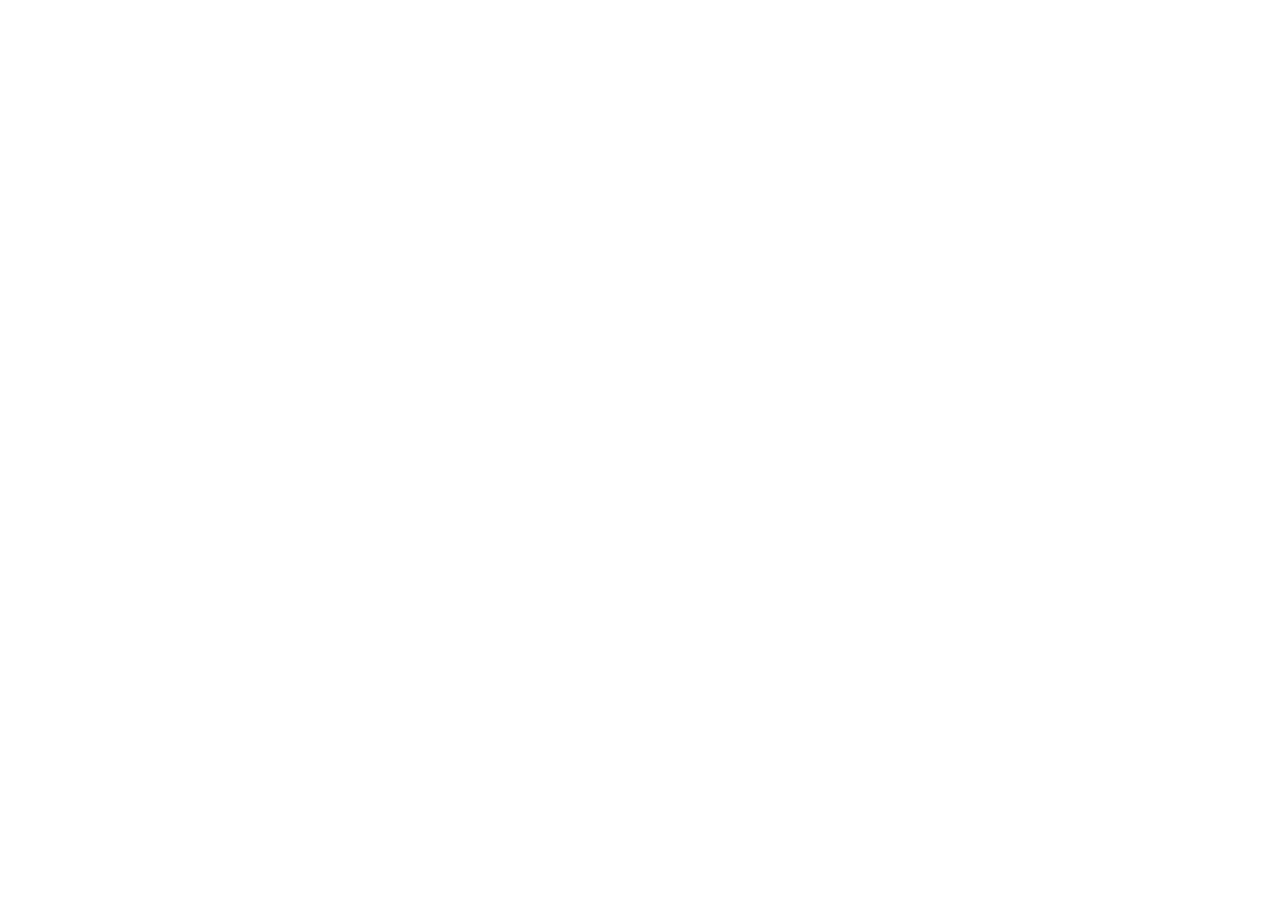
==== index.html @ e9562b26 "Add files via upload" ====
<!doctype html>
<html lang="es">
<head>
  <meta charset="utf-8">
  <meta name="viewport" content="width=device-width,initial-scale=1,viewport-fit=cover">
  <title>Catálogo de Maquillaje</title>
  <meta name="description" content="Catálogo de maquillaje. Arma tu pedido y envíalo por WhatsApp.">
  <link rel="preconnect" href="https://fonts.googleapis.com">
  <link rel="preconnect" href="https://fonts.gstatic.com" crossorigin>
  <link rel="stylesheet" href="https://fonts.googleapis.com/css2?family=Bricolage+Grotesque:opsz,wght@12..96,500;12..96,700&family=Figtree:wght@400;500;600;700&display=swap">
  <link rel="stylesheet" href="css/estilos.css">
</head>
<body>
  <!-- La tienda se dibuja aquí con js/app.js -->
  <div id="app"></div>

  <!-- Productos, precios, tonos y fotos: datos/catalogo.js -->
  <script src="datos/catalogo.js"></script>
  <script src="js/app.js"></script>
</body>
</html>
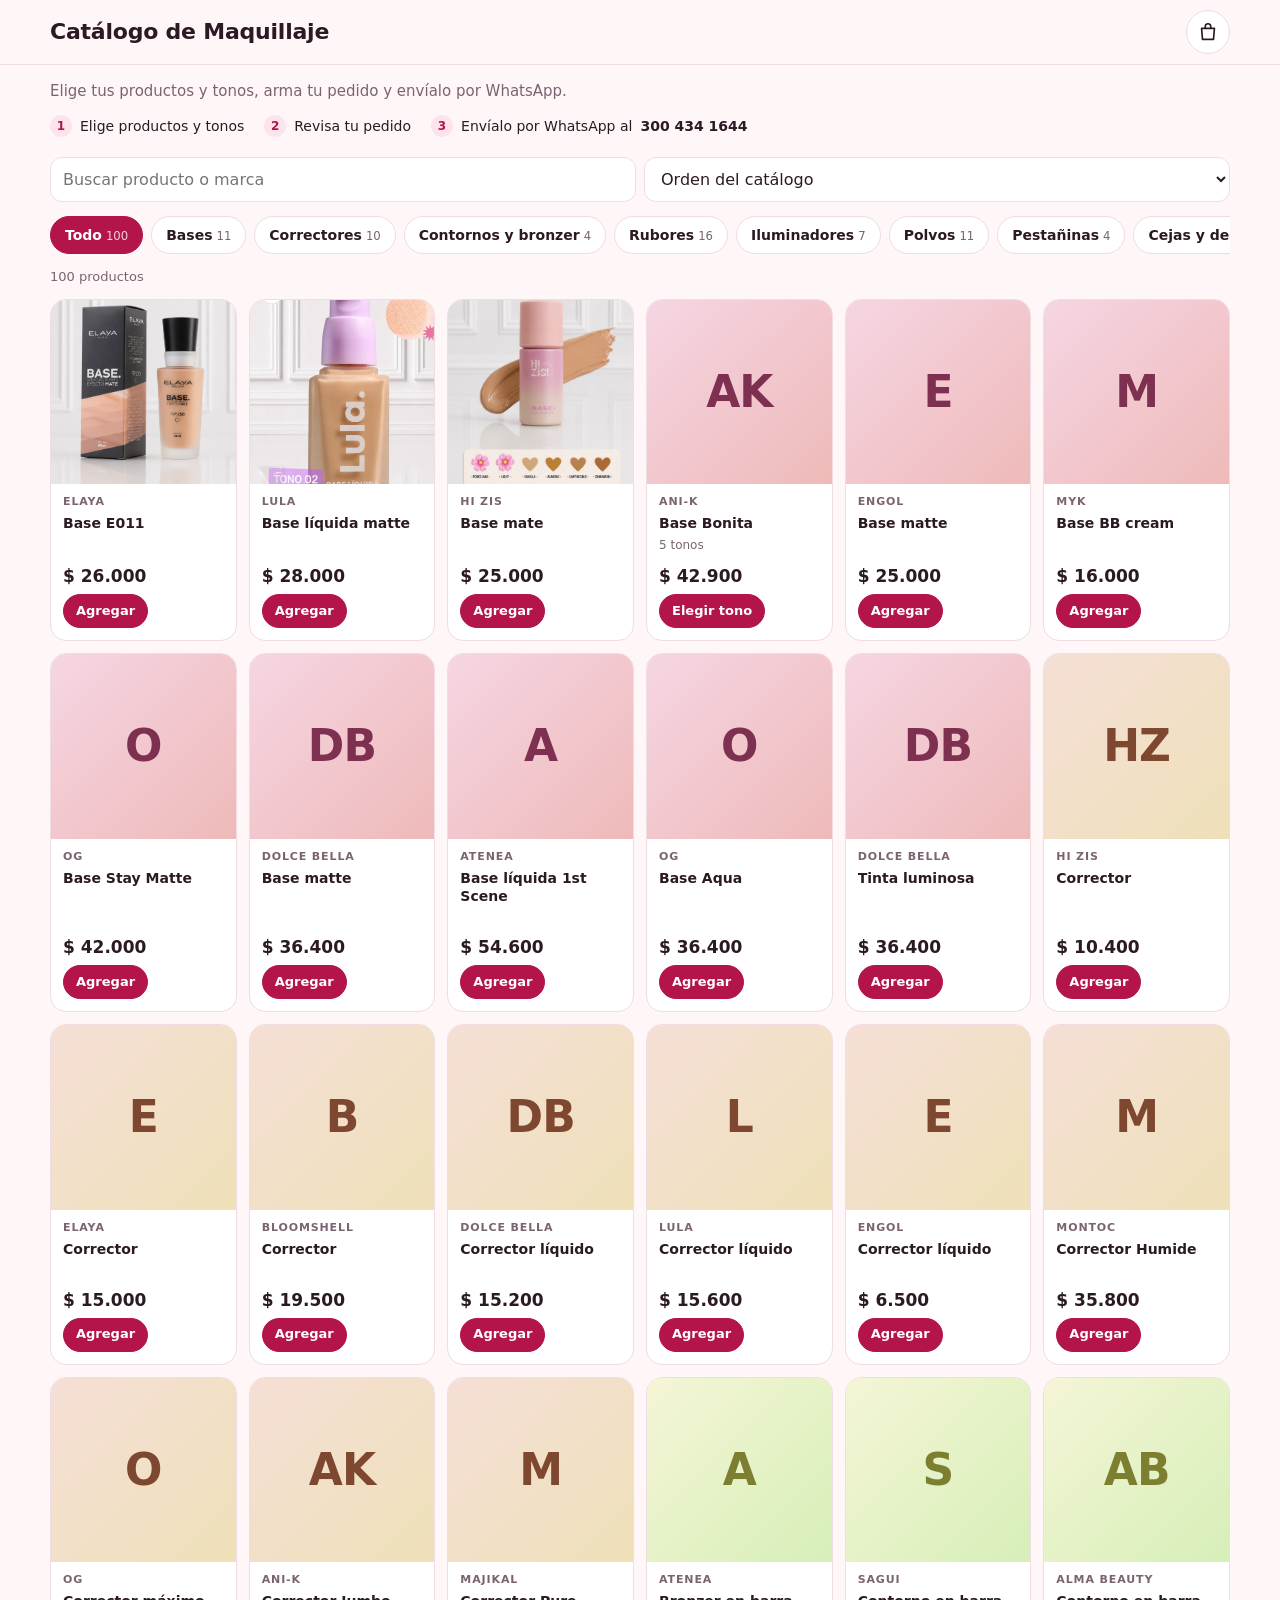
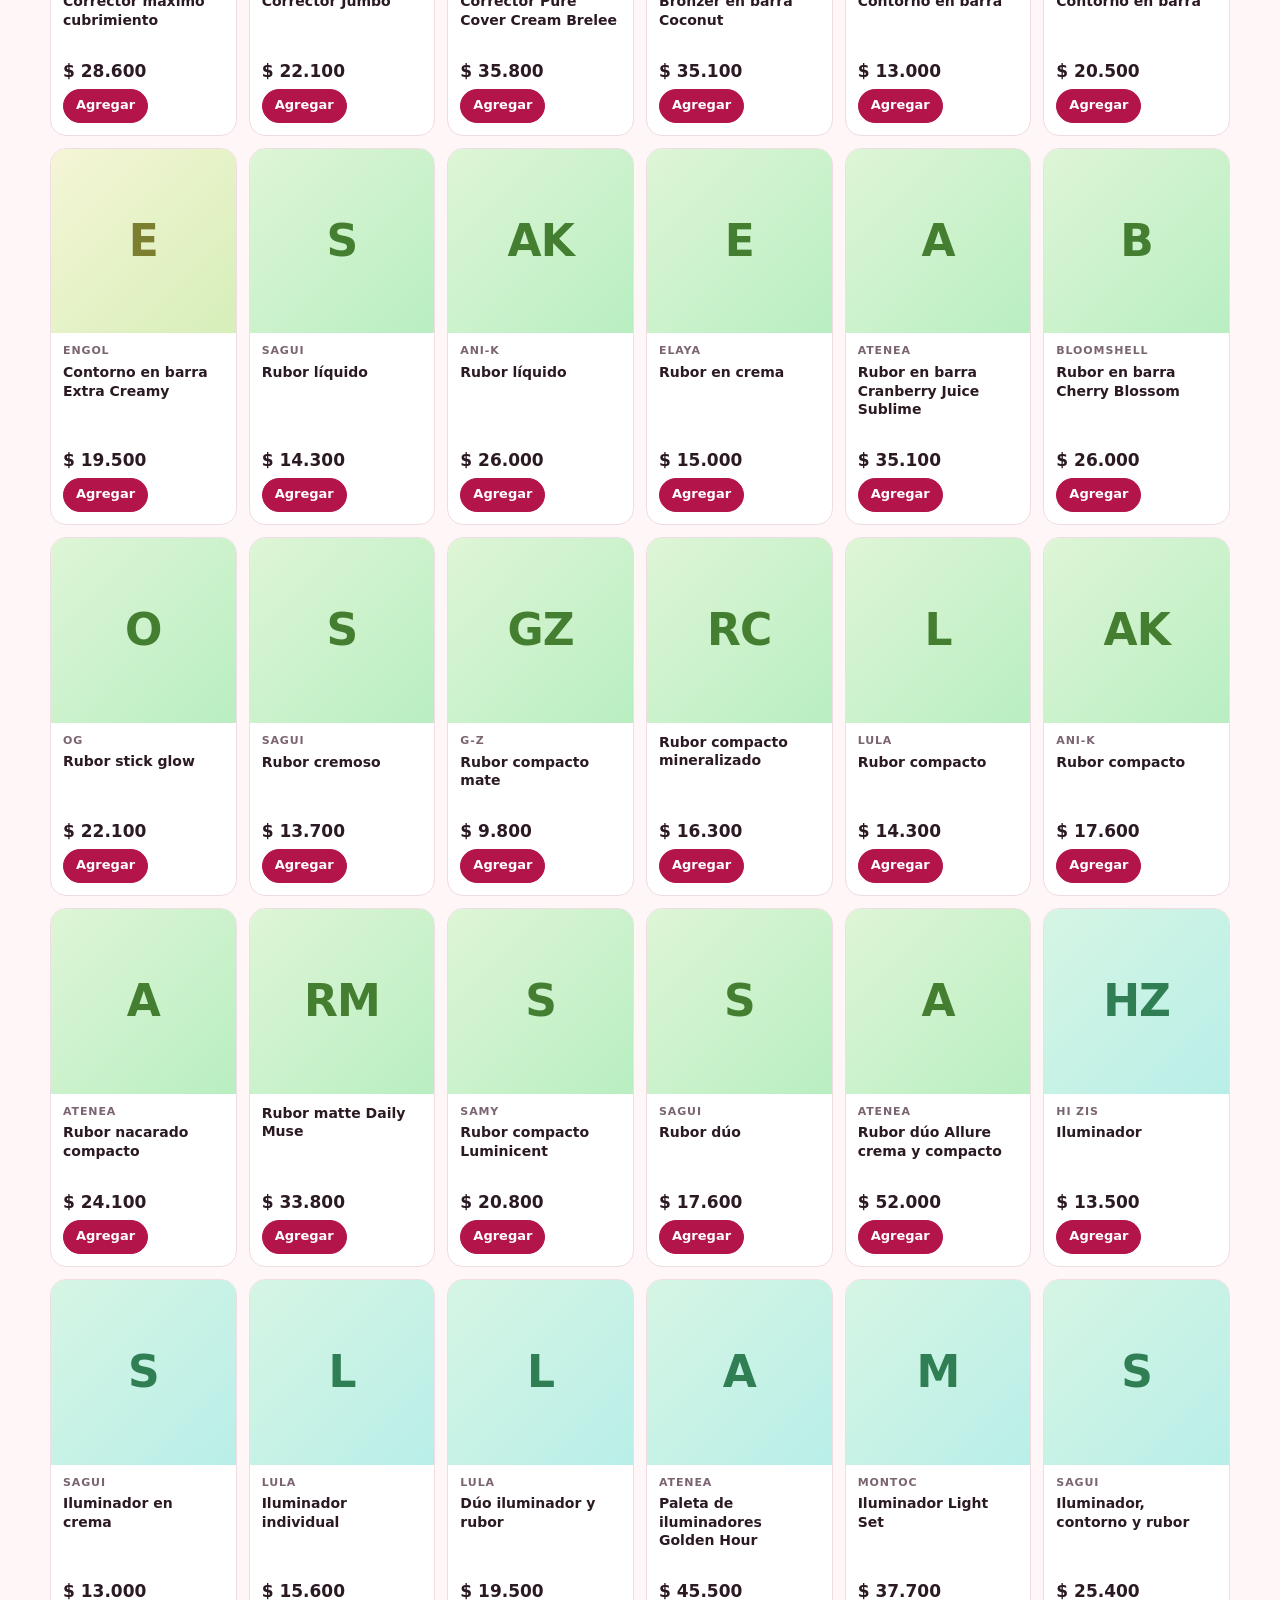
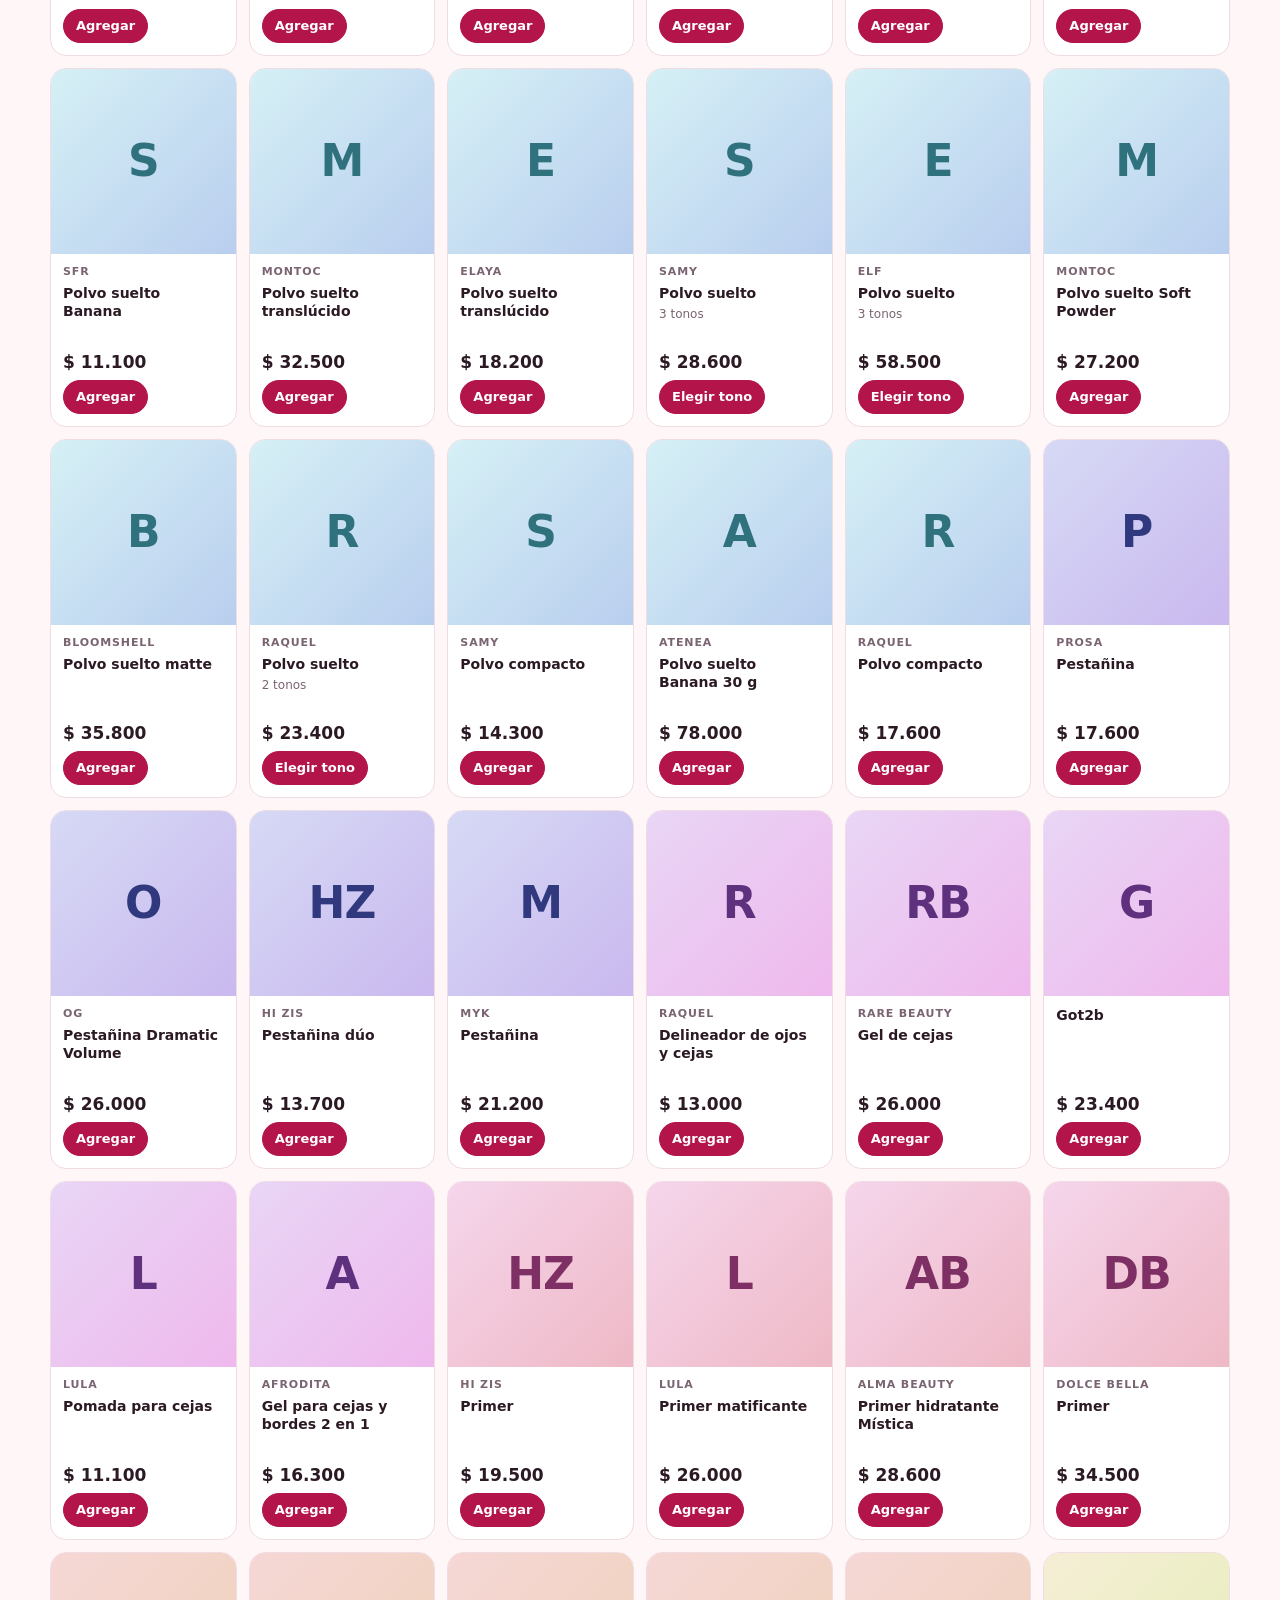
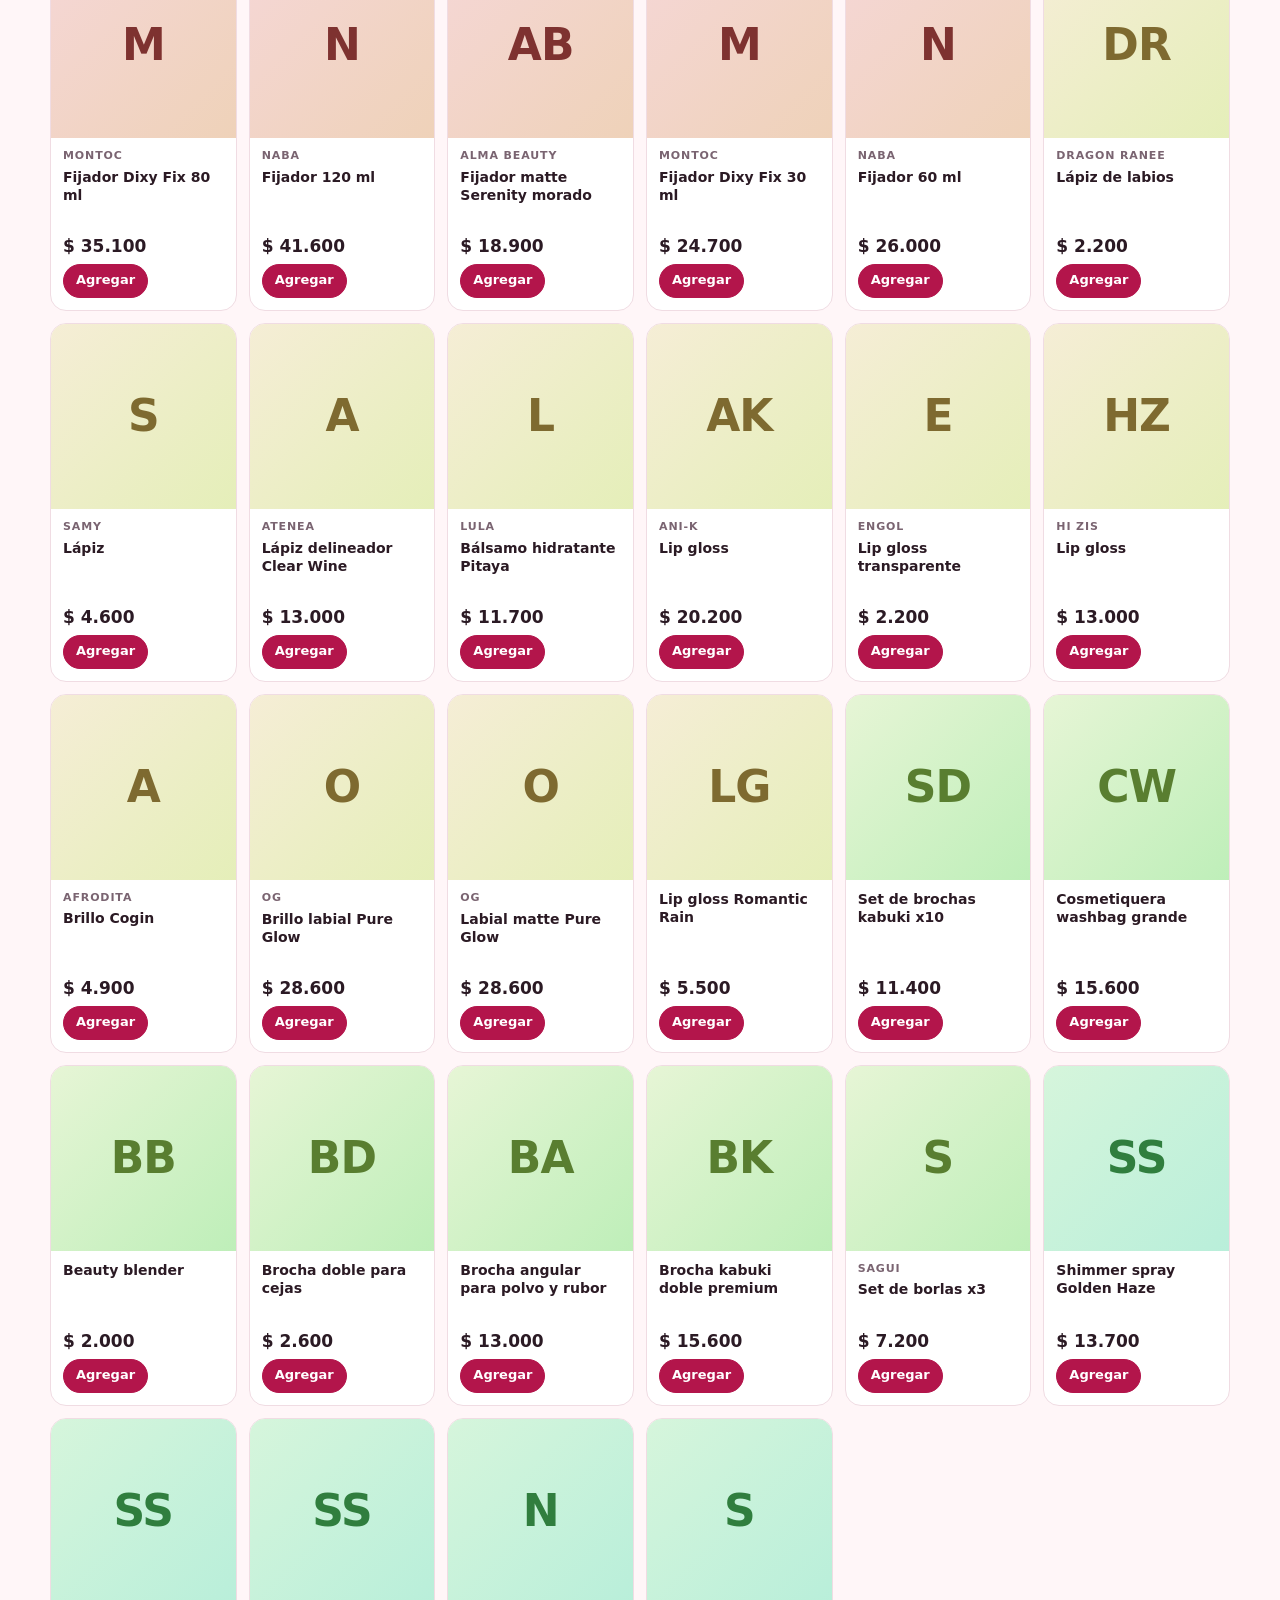
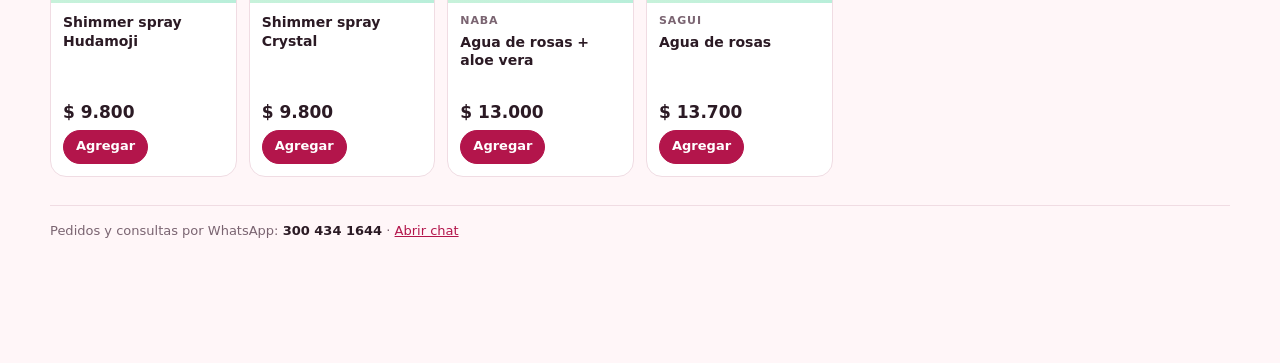
==== commit bb0138ef: "Update index.html" ====
--- a/index.html
+++ b/index.html
@@ -3,7 +3,7 @@
 <head>
   <meta charset="utf-8">
   <meta name="viewport" content="width=device-width,initial-scale=1,viewport-fit=cover">
-  <title>Catálogo de Maquillaje</title>
+  <title>Dreamy makeup</title>
   <meta name="description" content="Catálogo de maquillaje. Arma tu pedido y envíalo por WhatsApp.">
   <link rel="preconnect" href="https://fonts.googleapis.com">
   <link rel="preconnect" href="https://fonts.gstatic.com" crossorigin>
--- a/css/estilos.css
+++ b/css/estilos.css
@@ -0,0 +1,215 @@
+/* Estilos del catálogo. Los colores y tipografías están al inicio (variables --xxx). */
+:root{
+  --bg:#FFF6F8; --surface:#FFFFFF; --ink:#2B1A24; --muted:#7A6471; --line:#F0DCE3;
+  --accent:#B3154B; --accent-ink:#FFFFFF; --tint:#FCE3EC;
+  --wa:#0F7A3E; --wa-ink:#FFFFFF; --warn:#8A5200; --warn-bg:#FFF0D2;
+  --ph-s:62%; --ph-l:90%; --ph-ink-l:34%;
+  --shadow:0 10px 32px rgba(43,26,36,.16);
+  --f-display:'Bricolage Grotesque','Segoe UI',system-ui,sans-serif;
+  --f-body:'Figtree','Segoe UI',system-ui,sans-serif;
+}
+@media (prefers-color-scheme:dark){
+  :root:not([data-theme="light"]){
+    --bg:#160E13; --surface:#22161D; --ink:#F8E9EF; --muted:#BDA2AF; --line:#3A262F;
+    --accent:#FF7DA9; --accent-ink:#2A0A16; --tint:#3B1E2B;
+    --wa:#3CCB77; --wa-ink:#052012; --warn:#F2C26B; --warn-bg:#3A2C10;
+    --ph-s:30%; --ph-l:22%; --ph-ink-l:82%;
+    --shadow:0 10px 32px rgba(0,0,0,.55); color-scheme:dark;
+  }
+}
+:root[data-theme="dark"]{
+  --bg:#160E13; --surface:#22161D; --ink:#F8E9EF; --muted:#BDA2AF; --line:#3A262F;
+  --accent:#FF7DA9; --accent-ink:#2A0A16; --tint:#3B1E2B;
+  --wa:#3CCB77; --wa-ink:#052012; --warn:#F2C26B; --warn-bg:#3A2C10;
+  --ph-s:30%; --ph-l:22%; --ph-ink-l:82%;
+  --shadow:0 10px 32px rgba(0,0,0,.55); color-scheme:dark;
+}
+*{box-sizing:border-box}
+body{background:var(--bg);color:var(--ink);font-family:var(--f-body);font-size:15px;line-height:1.45}
+button,input,select,textarea{font:inherit;color:inherit}
+button{cursor:pointer}
+a{color:var(--accent)}
+:focus-visible{outline:2px solid var(--accent);outline-offset:2px}
+#app{padding-inline:16px}
+.in-w{max-width:1180px;margin-inline:auto}
+
+/* cabecera */
+.hd{position:sticky;top:env(safe-area-inset-top,0px);z-index:30;margin-inline:-16px;padding:10px 16px;background:var(--bg);border-bottom:1px solid var(--line)}
+.hd-in{max-width:1180px;margin-inline:auto;display:flex;align-items:center;justify-content:space-between;gap:12px}
+.brand{min-width:0}
+.brand h1{margin:0;font:700 22px/1.1 var(--f-display);letter-spacing:-.01em;text-wrap:balance;overflow-wrap:anywhere}
+.hd-act{display:flex;align-items:center;gap:8px;flex:none}
+.cartbtn{position:relative;display:inline-flex;align-items:center;justify-content:center;width:44px;height:44px;border-radius:50%;border:1px solid var(--line);background:var(--surface)}
+.cartbtn .n{position:absolute;top:-4px;right:-4px;min-width:20px;height:20px;padding:0 5px;border-radius:999px;background:var(--accent);color:var(--accent-ink);font:700 12px/20px var(--f-body);text-align:center}
+.cartbtn .n[hidden]{display:none}
+
+/* intro */
+.intro{padding-block:16px 8px}
+.intro p.tag{margin:0 0 12px;color:var(--muted);max-width:60ch}
+.steps{display:flex;flex-wrap:wrap;gap:8px 20px;margin:0;padding:0;list-style:none;counter-reset:s;font-size:14px}
+.steps li{display:flex;align-items:center;gap:8px;counter-increment:s}
+.steps li::before{content:counter(s);display:inline-grid;place-items:center;width:22px;height:22px;border-radius:50%;background:var(--tint);color:var(--accent);font:700 12px var(--f-body)}
+
+/* herramientas */
+.tools{display:flex;flex-wrap:wrap;gap:8px;margin-block:12px 8px}
+.tools .in{flex:1 1 220px;min-width:0}
+.in{width:100%;padding:10px 12px;min-height:42px;border:1px solid var(--line);border-radius:12px;background:var(--surface);color:var(--ink);font-size:16px}
+textarea.in{min-height:84px;resize:vertical}
+select.in{width:auto;flex:0 0 auto}
+.chips{display:flex;gap:8px;overflow-x:auto;padding-block:6px;scrollbar-width:none}
+.chips::-webkit-scrollbar{display:none}
+.chip{flex:none;min-height:38px;padding:0 14px;border-radius:999px;border:1px solid var(--line);background:var(--surface);font-weight:600;font-size:14px;white-space:nowrap}
+.chip small{color:var(--muted);font-weight:500;margin-left:4px}
+.chip.on{background:var(--accent);border-color:var(--accent);color:var(--accent-ink)}
+.chip.on small{color:inherit;opacity:.8}
+.count{margin:8px 0 12px;color:var(--muted);font-size:13px}
+
+/* rejilla */
+.grid{display:grid;grid-template-columns:repeat(auto-fill,minmax(min(100%,168px),1fr));gap:12px}
+.card{position:relative;display:flex;flex-direction:column;min-width:0;background:var(--surface);border:1px solid var(--line);border-radius:16px;overflow:hidden}
+.card.sold .card-img{opacity:.55}
+.card.hid{border-style:dashed;opacity:.8}
+.card-img{display:block;position:relative;width:100%;aspect-ratio:1;padding:0;border:0;background:var(--tint);overflow:hidden}
+.card-img img{width:100%;height:100%;object-fit:cover;display:block}
+.ph{width:100%;height:100%;display:grid;place-items:center;background:linear-gradient(135deg,hsl(var(--h) var(--ph-s) var(--ph-l)),hsl(calc(var(--h) + 26) var(--ph-s) calc(var(--ph-l) - 7%)))}
+.ph span{font:700 clamp(28px,9vw,44px)/1 var(--f-display);color:hsl(var(--h) 45% var(--ph-ink-l));letter-spacing:-.02em}
+.pcount,.tagpill{position:absolute;left:8px;bottom:8px;padding:2px 8px;border-radius:999px;background:rgba(30,12,22,.72);color:#fff;font-size:11px;font-weight:600}
+.tagpill{left:auto;right:8px;top:8px;bottom:auto;background:var(--ink);color:var(--bg)}
+.card-body{display:flex;flex-direction:column;gap:4px;padding:10px 12px 12px;flex:1;min-width:0}
+.bl{margin:0;color:var(--muted);font-size:11px;font-weight:600;letter-spacing:.08em;text-transform:uppercase;overflow-wrap:anywhere}
+.pname{margin:0;font-size:14px;font-weight:600;line-height:1.3;display:-webkit-box;-webkit-line-clamp:3;-webkit-box-orient:vertical;overflow:hidden;overflow-wrap:anywhere}
+.tprev{display:flex;align-items:center;gap:4px;min-height:16px;color:var(--muted);font-size:12px;flex-wrap:wrap}
+.sw{display:inline-block;width:14px;height:14px;border-radius:50%;border:1px solid var(--line);flex:none}
+.card-foot{display:flex;align-items:center;justify-content:space-between;gap:8px;margin-top:auto;padding-top:8px;flex-wrap:wrap}
+.price{font:700 17px var(--f-display);font-variant-numeric:tabular-nums}
+
+/* botones */
+.btn{display:inline-flex;align-items:center;justify-content:center;gap:8px;min-height:42px;padding:0 18px;border-radius:999px;border:1px solid var(--line);background:var(--surface);color:var(--ink);font-weight:600;font-size:14px;text-decoration:none}
+.btn.primary{background:var(--accent);border-color:var(--accent);color:var(--accent-ink)}
+.btn.wa{background:var(--wa);border-color:var(--wa);color:var(--wa-ink)}
+.btn.sm{min-height:34px;padding:0 12px;font-size:13px}
+.btn.block{width:100%}
+.btn[disabled]{opacity:.5;cursor:not-allowed}
+.btn.danger{color:var(--accent);border-color:var(--accent)}
+.linkbtn{background:none;border:0;padding:4px 0;color:var(--muted);text-decoration:underline;font-size:13px}
+
+/* barra inferior */
+.bar{position:fixed;left:0;right:0;bottom:0;z-index:40;display:flex;justify-content:center;padding:10px 16px calc(10px + env(safe-area-inset-bottom,0px));pointer-events:none}
+.bar:empty{display:none}
+.bar-in{pointer-events:auto;display:flex;align-items:center;justify-content:space-between;gap:12px;width:100%;max-width:560px;padding:10px 10px 10px 18px;border-radius:999px;background:var(--ink);color:var(--bg);box-shadow:var(--shadow)}
+.bar-in .t{min-width:0;font-size:14px;line-height:1.25}
+.bar-in .t b{display:block;font:700 16px var(--f-display);font-variant-numeric:tabular-nums}
+.bar-in .btn{flex:none}
+.main{padding-bottom:110px}
+
+/* modal */
+.overlay{position:fixed;inset:0;z-index:60;display:flex;align-items:flex-end;justify-content:center;background:rgba(24,8,16,.55)}
+.sheet{position:relative;width:100%;max-width:780px;max-height:calc(100% - 20px);overflow:auto;padding:18px 16px calc(20px + env(safe-area-inset-bottom,0px));border-radius:22px 22px 0 0;background:var(--surface);color:var(--ink);box-shadow:var(--shadow);overscroll-behavior:contain}
+.sheet-h{display:flex;align-items:center;justify-content:space-between;gap:12px;margin-bottom:12px}
+.sheet-h h2{margin:0;font:700 22px/1.15 var(--f-display);text-wrap:balance}
+.x{flex:none;width:40px;height:40px;border-radius:50%;border:1px solid var(--line);background:var(--bg);font-size:22px;line-height:1}
+@media (min-width:780px){
+  .overlay{align-items:center}
+  .sheet{border-radius:22px;max-height:90%;padding-bottom:20px}
+  .overlay.drawer{align-items:stretch;justify-content:flex-end}
+  .overlay.drawer .sheet{max-width:460px;height:100%;max-height:100%;border-radius:0}
+}
+.det{display:grid;grid-template-columns:minmax(0,1fr);gap:16px}
+@media (min-width:640px){.det{grid-template-columns:minmax(0,320px) minmax(0,1fr)}}
+.gal{display:flex;overflow-x:auto;scroll-snap-type:x mandatory;border-radius:16px;background:var(--tint);scrollbar-width:none;aspect-ratio:1;max-width:100%}
+.gal::-webkit-scrollbar{display:none}
+.gal .slide{flex:0 0 100%;width:100%;height:100%;object-fit:cover;scroll-snap-align:center}
+.gal.one{overflow:hidden}
+.thumbs{display:flex;gap:8px;margin-top:8px;overflow-x:auto}
+.th{flex:none;width:52px;height:52px;padding:0;border-radius:10px;border:2px solid transparent;overflow:hidden;background:var(--tint)}
+.th img{width:100%;height:100%;object-fit:cover;display:block}
+.th.on{border-color:var(--accent)}
+.info h2{margin:2px 0 6px;font:700 24px/1.15 var(--f-display);text-wrap:balance;overflow-wrap:anywhere}
+.info .price{font-size:26px}
+.desc{margin:10px 0;color:var(--muted);white-space:pre-line}
+.lbl{margin:14px 0 8px;font-size:13px;font-weight:600;color:var(--muted)}
+.lbl b{color:var(--ink)}
+.req{color:var(--accent)}
+.tones{display:flex;flex-wrap:wrap;gap:8px}
+.tone{display:inline-flex;align-items:center;gap:8px;min-height:40px;padding:0 14px;border-radius:999px;border:1.5px solid var(--line);background:var(--bg);font-weight:600;font-size:14px}
+.tone .sw{width:18px;height:18px}
+.tone.on{border-color:var(--accent);background:var(--tint)}
+.tones.need .tone{border-color:var(--accent)}
+.qty{display:inline-flex;align-items:center;border:1px solid var(--line);border-radius:999px;background:var(--bg)}
+.qty button{width:40px;height:40px;border:0;background:none;font-size:20px;border-radius:50%}
+.qty span{min-width:28px;text-align:center;font-weight:700;font-variant-numeric:tabular-nums}
+.addrow{display:flex;gap:12px;align-items:center;margin-top:18px;flex-wrap:wrap}
+.addrow .btn{flex:1 1 180px}
+
+/* carrito */
+.line{display:grid;grid-template-columns:56px minmax(0,1fr);gap:12px;padding-block:12px;border-bottom:1px solid var(--line)}
+.line .th2{width:56px;height:56px;border-radius:12px;overflow:hidden;background:var(--tint)}
+.line .th2 img{width:100%;height:100%;object-fit:cover;display:block}
+.line .th2 .ph span{font-size:20px}
+.line h3{margin:0;font-size:14px;font-weight:600;line-height:1.3;overflow-wrap:anywhere}
+.line .sub{color:var(--muted);font-size:13px}
+.line .ctl{display:flex;align-items:center;justify-content:space-between;gap:8px;margin-top:6px;flex-wrap:wrap}
+.line .qty button{width:34px;height:34px}
+.line .lt{font-weight:700;font-variant-numeric:tabular-nums}
+.tot{display:flex;justify-content:space-between;align-items:baseline;margin-block:14px 4px;font:700 20px var(--f-display);font-variant-numeric:tabular-nums}
+.note{margin:0 0 14px;color:var(--muted);font-size:13px}
+.field{margin-top:12px}
+.field label,.field .fl{display:block;margin-bottom:5px;font-size:13px;font-weight:600;color:var(--muted)}
+.grid2{display:grid;grid-template-columns:repeat(auto-fit,minmax(min(100%,200px),1fr));gap:12px}
+.stack{display:flex;flex-direction:column;gap:8px;margin-top:14px}
+.empty{padding:28px 8px;text-align:center;color:var(--muted)}
+
+/* edición */
+.admin{margin-block:12px;padding:12px;border:1px dashed var(--accent);border-radius:16px;background:var(--tint)}
+.admin-row{display:flex;flex-wrap:wrap;align-items:center;gap:8px}
+.admin-row+.admin-row{margin-top:10px}
+.admin .state{color:var(--muted);font-size:13px}
+.admin .chips{padding-block:0}
+.admin .chip{min-height:32px;font-size:13px}
+.adm{display:flex;flex-wrap:wrap;gap:6px;padding:0 12px 12px}
+.pill{display:inline-block;padding:2px 8px;border-radius:999px;background:var(--warn-bg);color:var(--warn);font-size:11px;font-weight:700}
+.chk{display:flex;align-items:center;gap:10px;min-height:40px}
+.chk input{width:20px;height:20px;accent-color:var(--accent)}
+.trow{display:grid;grid-template-columns:minmax(0,1fr) 44px 40px;gap:8px;margin-bottom:8px;align-items:center}
+.trow input[type=color]{width:44px;height:42px;padding:2px;border:1px solid var(--line);border-radius:10px;background:var(--surface)}
+.trow.nocolor input[type=color]{opacity:.35}
+.mini{width:40px;height:40px;border-radius:10px;border:1px solid var(--line);background:var(--bg)}
+.pgrid{display:grid;grid-template-columns:repeat(auto-fill,minmax(96px,1fr));gap:10px}
+.pph{position:relative;border-radius:12px;overflow:hidden;border:1px solid var(--line);background:var(--bg)}
+.pph img{display:block;width:100%;aspect-ratio:1;object-fit:cover}
+.pph .btns{display:flex;gap:4px;padding:4px}
+.pph .btns button{flex:1;min-height:30px;border:1px solid var(--line);border-radius:8px;background:var(--surface);font-size:11px;font-weight:600}
+.pph .main-tag{position:absolute;top:6px;left:6px;padding:1px 7px;border-radius:999px;background:var(--accent);color:var(--accent-ink);font-size:10px;font-weight:700}
+.hint{margin:4px 0 0;color:var(--muted);font-size:12px}
+.ft{margin-block:28px 12px;padding-top:16px;border-top:1px solid var(--line);color:var(--muted);font-size:13px}
+.ft b{color:var(--ink);font-variant-numeric:tabular-nums;user-select:all}
+.toast{position:fixed;left:50%;bottom:calc(88px + env(safe-area-inset-bottom,0px));z-index:80;max-width:min(92vw,420px);padding:10px 16px;border-radius:12px;background:var(--ink);color:var(--bg);font-size:14px;box-shadow:var(--shadow);transform:translate(-50%,12px);opacity:0;pointer-events:none;transition:opacity .2s,transform .2s}
+.toast.show{opacity:1;transform:translate(-50%,0)}
+@media (prefers-reduced-motion:reduce){.toast{transition:none}.gal{scroll-behavior:auto}}
+
+html{-webkit-text-size-adjust:100%}
+body{margin:0}
+img{max-width:100%}
+[hidden]{display:none!important}
+.sheet-h h2.mut{font:600 16px var(--f-body);color:var(--muted)}
+
+/* ---- editor visual (admin.html) ---- */
+.ad-top{position:sticky;top:0;z-index:30;margin-inline:-16px;padding:10px 16px;background:var(--bg);border-bottom:1px solid var(--line)}
+.ad-top-in{max-width:1180px;margin-inline:auto;display:flex;flex-wrap:wrap;align-items:center;justify-content:space-between;gap:10px}
+.ad-top h1{margin:0;font:700 20px var(--f-display)}
+.ad-top .acts{display:flex;flex-wrap:wrap;gap:8px}
+.ad-wrap{max-width:1180px;margin-inline:auto;padding-bottom:80px}
+.ad-note{margin:14px 0;padding:12px 14px;border-radius:14px;background:var(--tint);color:var(--ink);font-size:14px}
+.ad-box{margin-block:14px;padding:14px;border:1px solid var(--line);border-radius:16px;background:var(--surface)}
+.ad-box h2{margin:0 0 8px;font:700 17px var(--f-display)}
+.ad-filters{display:flex;flex-wrap:wrap;gap:8px;margin-block:14px}
+.ad-filters .in{flex:1 1 200px;min-width:0}
+.pr{display:grid;gap:12px;margin-block:12px;padding:14px;border:1px solid var(--line);border-radius:16px;background:var(--surface)}
+.pr.off{opacity:.65}
+.pr-h{display:flex;flex-wrap:wrap;align-items:center;gap:8px;justify-content:space-between}
+.pr-h code{padding:2px 8px;border-radius:8px;background:var(--tint);font-size:13px}
+.pr-photos{display:flex;gap:8px;flex-wrap:wrap}
+.pr-photos .pp{width:64px;height:64px;border-radius:10px;border:1px solid var(--line);overflow:hidden;background:var(--tint);display:grid;place-items:center;font-size:11px;color:var(--muted);text-align:center}
+.pr-photos .pp img{width:100%;height:100%;object-fit:cover;display:block}
+.pr-photos .pp.bad{border-color:var(--accent);color:var(--accent)}
+.pr-checks{display:flex;flex-wrap:wrap;gap:18px}
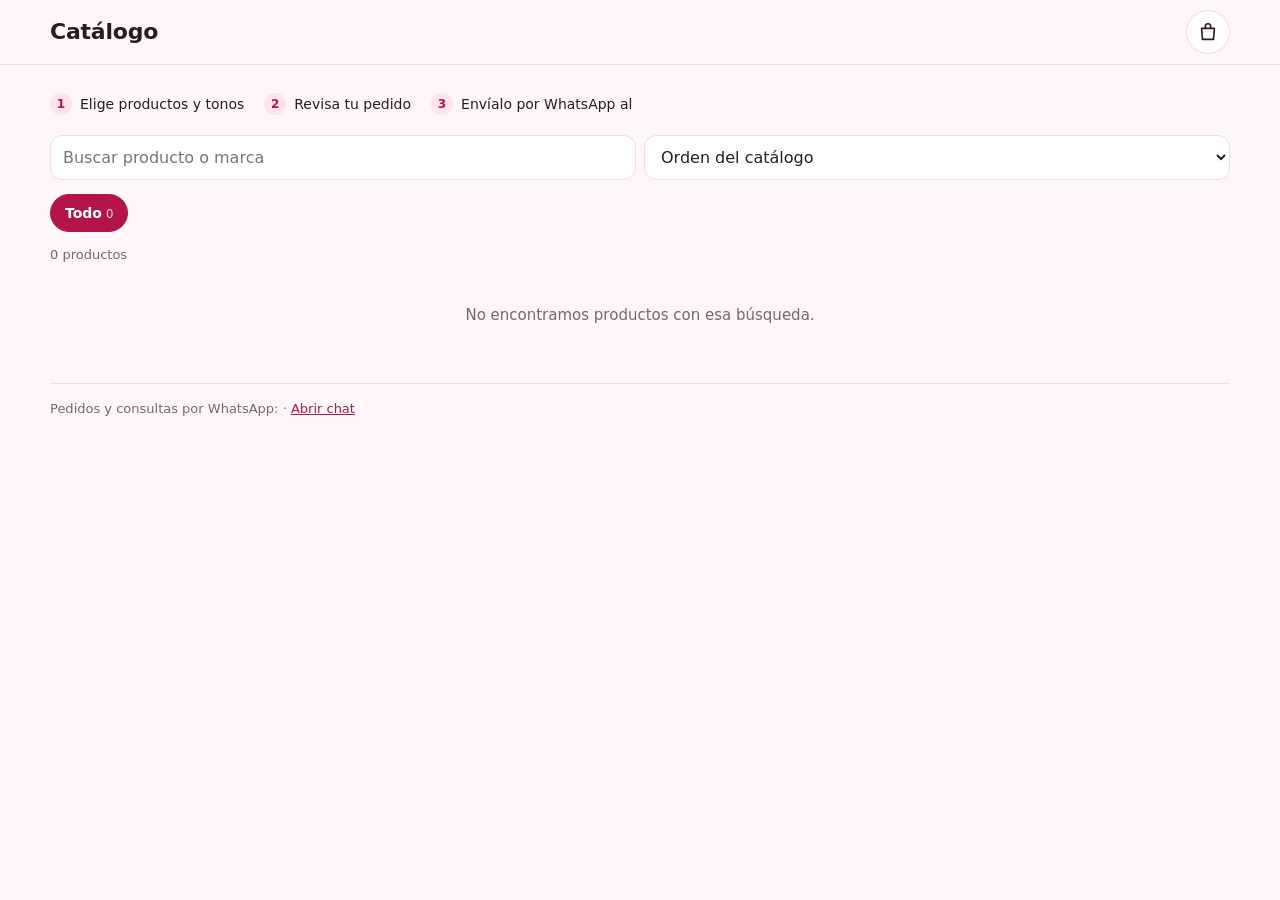
==== commit 9f0e1d15: "Change title from 'Dreamy makeup' to 'catalogo de maquillaje'" ====
--- a/index.html
+++ b/index.html
@@ -3,7 +3,7 @@
 <head>
   <meta charset="utf-8">
   <meta name="viewport" content="width=device-width,initial-scale=1,viewport-fit=cover">
-  <title>Dreamy makeup</title>
+  <title>catalogo de maquillaje</title>
   <meta name="description" content="Catálogo de maquillaje. Arma tu pedido y envíalo por WhatsApp.">
   <link rel="preconnect" href="https://fonts.googleapis.com">
   <link rel="preconnect" href="https://fonts.gstatic.com" crossorigin>
